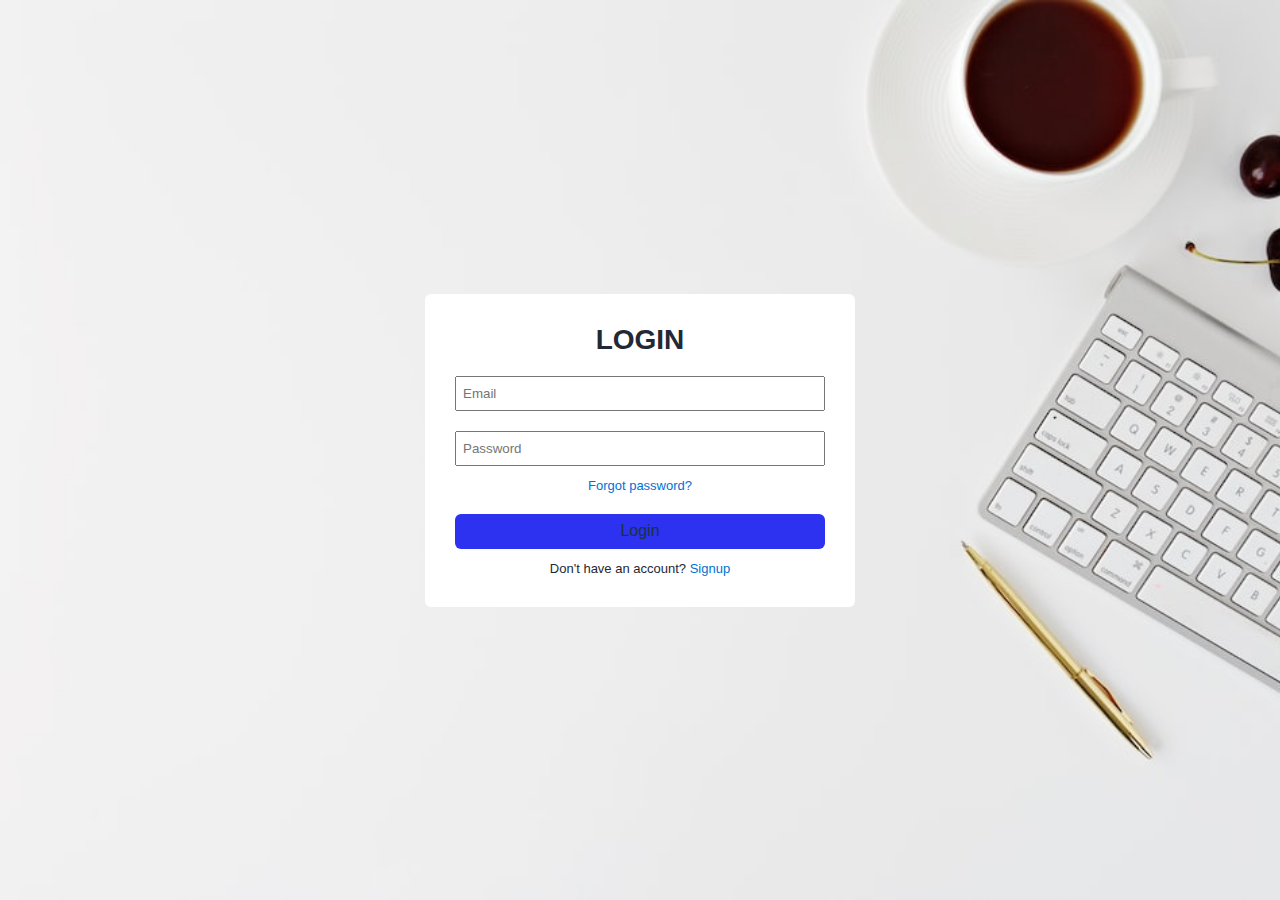
==== Login.html @ 19044c0a "added login and signup" ====
<!DOCTYPE html>
<html lang="en">
<head>
    <meta charset="UTF-8">
    <meta name="viewport" content="width=device-width, initial-scale=1.0">
    <title>Login</title>
    <link href="Login.css" rel="stylesheet" >
    
</head>
<body>
    
</body>
    <section class="container forms">
        <div class="Login form">
            <div class="form-content">
                <header>LOGIN</header>
                <form action="#">
                    <div class="input-field">
                        <input type="email" placeholder="Email" class="input">
                    </div>
                    <div class="input-field">
                        <input type="password" placeholder="Password" class="text">
                        
    
                    </div>
                    <div class="form-link">
                        <a href="#" class="forgot-pass">Forgot password?</a>
                        
                    </div>
    
    
                    <div class="button-field">
                       <button>Login</button>
                    </div>
                    <div class="form-link">
                        <span>Don't have an account? <a href="signup.html" class="signup-link">Signup</a></span>
                    </div>
    </section>
</html>
---- Login.css ----
*{
    margin: 0;
    padding:0 ;
    box-sizing: border-box;
    font-family: 'Popins',sans-serif;

}
.container{
    height: 100vh;
    width: 100%;
    display: flex;
    align-items: center;
    justify-content: center;
    background-color: #c71585;
    background-image: url("bgimage.jpg");
    background-size: cover;
}
.form{

    max-width: 430px;
    width: 100%;
    padding: 30px;
    border-radius: 6px;
    background: #fff;
}


header{
    font-size: 28px;
    font-weight: 600;
    color: #232836;
    text-align: center;
}

.input-field{
    height: 100%;
    width: 100%;
    margin-top: 20px;
}


input{
    height: 35px;
    width: 100%;
    padding: 6px;
}
.input::placeholder{
    padding-top: 10px;
}
button{
    height: 35px;
    width: 100%;
    border: none;
    font-size: 16px;
    font-weight: 400;
    border-radius: 6px;
    color: #1a3141;
    margin-top: 20px;
    background: #2c32f0;
}

button:hover{
    background:#3199d5;
}

.form-link{
    text-align: center;
    margin-top: 10px;
}

.form-link span,
.form-link a{
    font-size: 13px;
    font-weight: 400;
    color: #232836;
}
.form a{
    color: #0171d3;
    text-decoration: none;
}
.form a :hover{
    text-decoration: underline;
}
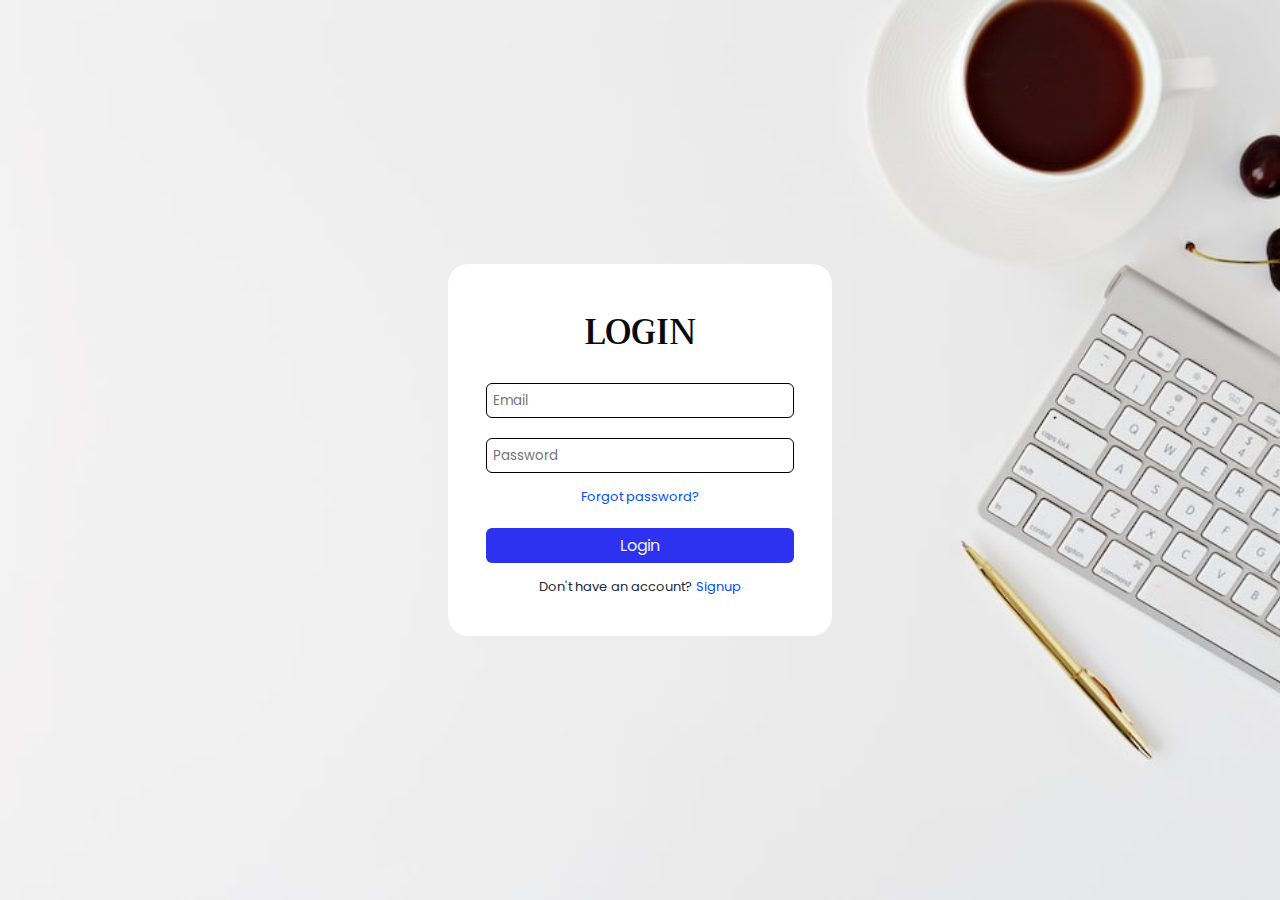
==== commit 19375ec6: "Removed the tokenGenerator function and the ToDo data is now associated with username and password" ====
--- a/Login.html
+++ b/Login.html
@@ -4,8 +4,8 @@
     <meta charset="UTF-8">
     <meta name="viewport" content="width=device-width, initial-scale=1.0">
     <title>Login</title>
-    <link href="Login.css" rel="stylesheet" >
-    
+    <link href="Login.css" rel="stylesheet">
+    <script src="login-signup.js"></script>  
 </head>
 <body>
     
@@ -16,30 +16,22 @@
                 <header>LOGIN</header>
                 <form action="#">
                     <div class="input-field">
-                        <input type="email" placeholder="Email" class="input">
+                        <input type="email" placeholder="Email" class="input" id="login-username">
                     </div>
+
                     <div class="input-field">
-                        <input type="password" placeholder="Password" class="text">
-                        
-    
+                        <input type="password" placeholder="Password" class="input" id="login-password">
                     </div>
+
                     <div class="form-link">
                         <a href="#" class="forgot-pass">Forgot password?</a>
-                        
                     </div>
     
-    
                     <div class="button-field">
-                       <button>Login</button>
+                       <button onclick="login()">Login</button>
                     </div>
                     <div class="form-link">
                         <span>Don't have an account? <a href="signup.html" class="signup-link">Signup</a></span>
                     </div>
     </section>
-</html>
-    
-    
-                
-    
-
-    
+</html>--- a/Login.css
+++ b/Login.css
@@ -1,9 +1,10 @@
+@import url('https://fonts.googleapis.com/css2?family=Josefin+Sans:ital,wght@0,100;0,200;0,400;1,600&family=Poppins:wght@100;200;300;400;600;900&display=swap');
+@import url('https://fonts.googleapis.com/css2?family=Trirong:wght@300;400&display=swap');
 *{
     margin: 0;
     padding:0 ;
     box-sizing: border-box;
-    font-family: 'Popins',sans-serif;
-
+    font-family: "Poppins", sans-serif;
 }
 .container{
     height: 100vh;
@@ -16,20 +17,21 @@
     background-size: cover;
 }
 .form{
-
-    max-width: 430px;
+    max-width: 30%;
     width: 100%;
-    padding: 30px;
-    border-radius: 6px;
+    padding: 3%;
+    border-radius: 20px;
     background: #fff;
 }
 
 
 header{
-    font-size: 28px;
+    font-family: 'Trirong', sans-serif;
+    font-size: 35px;
     font-weight: 600;
-    color: #232836;
+    color: #080a09;
     text-align: center;
+
 }
 
 .input-field{
@@ -38,29 +40,36 @@
     margin-top: 20px;
 }
 
+.input:focus{
+    outline: none;
+}
 
 input{
     height: 35px;
     width: 100%;
     padding: 6px;
+    border-radius: 6px;
+    border: 1px solid ;
 }
 .input::placeholder{
     padding-top: 10px;
 }
+
 button{
+    background:  #2c32f0;
     height: 35px;
     width: 100%;
     border: none;
     font-size: 16px;
     font-weight: 400;
     border-radius: 6px;
-    color: #1a3141;
+    color: #edeff0;
     margin-top: 20px;
-    background: #2c32f0;
+    cursor: pointer;
 }
 
 button:hover{
-    background:#3199d5;
+    background:#62b6e7;
 }
 
 .form-link{
@@ -75,9 +84,9 @@
     color: #232836;
 }
 .form a{
-    color: #0171d3;
+    color: #004cff;
     text-decoration: none;
 }
 .form a :hover{
     text-decoration: underline;
-}
+}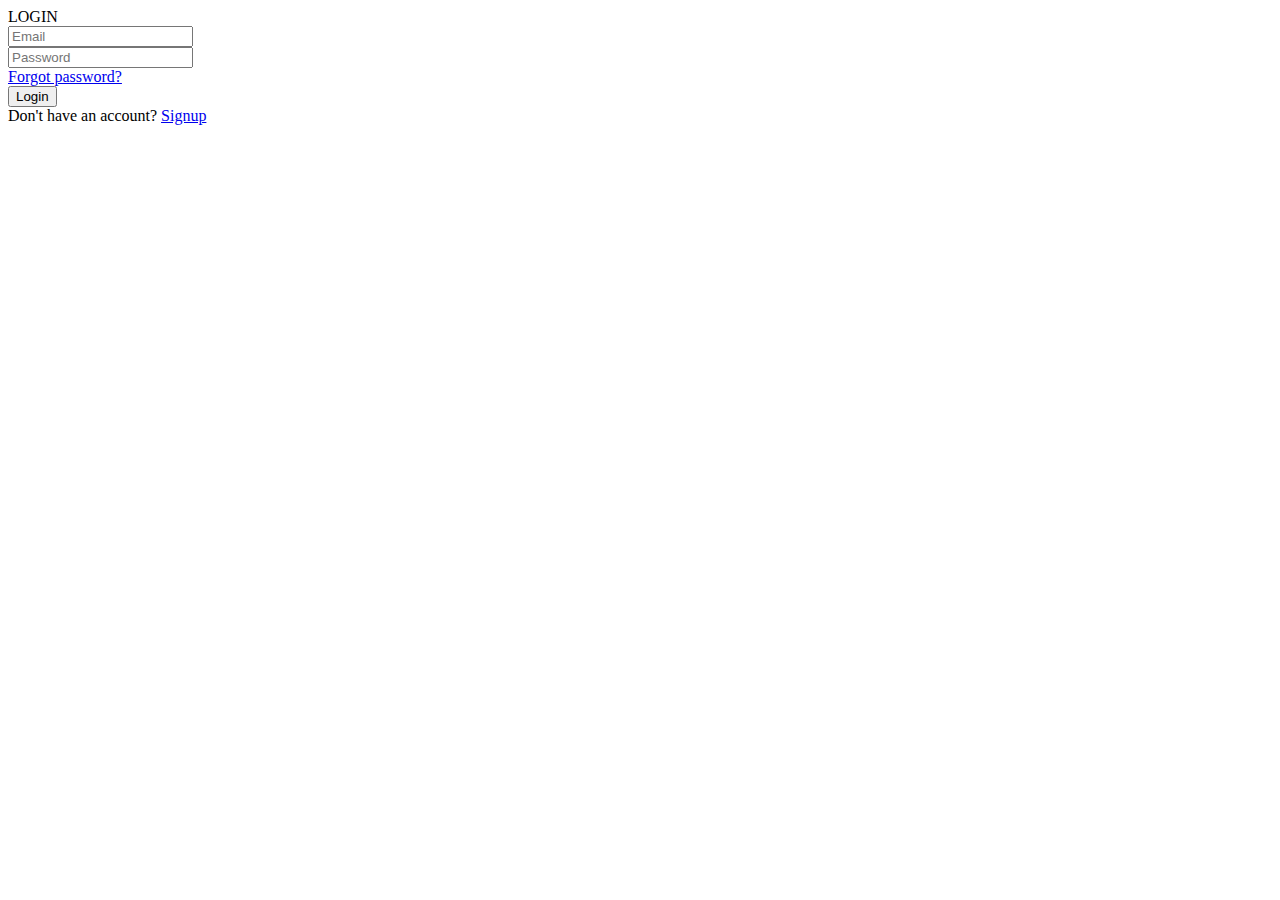
==== commit bbe9a6a6: "Files renamed" ====
--- a/Login.html
+++ b/Login.html
@@ -4,7 +4,7 @@
     <meta charset="UTF-8">
     <meta name="viewport" content="width=device-width, initial-scale=1.0">
     <title>Login</title>
-    <link href="Login.css" rel="stylesheet">
+    <link href="login.css" rel="stylesheet">
     <script src="login-signup.js"></script>  
 </head>
 <body>
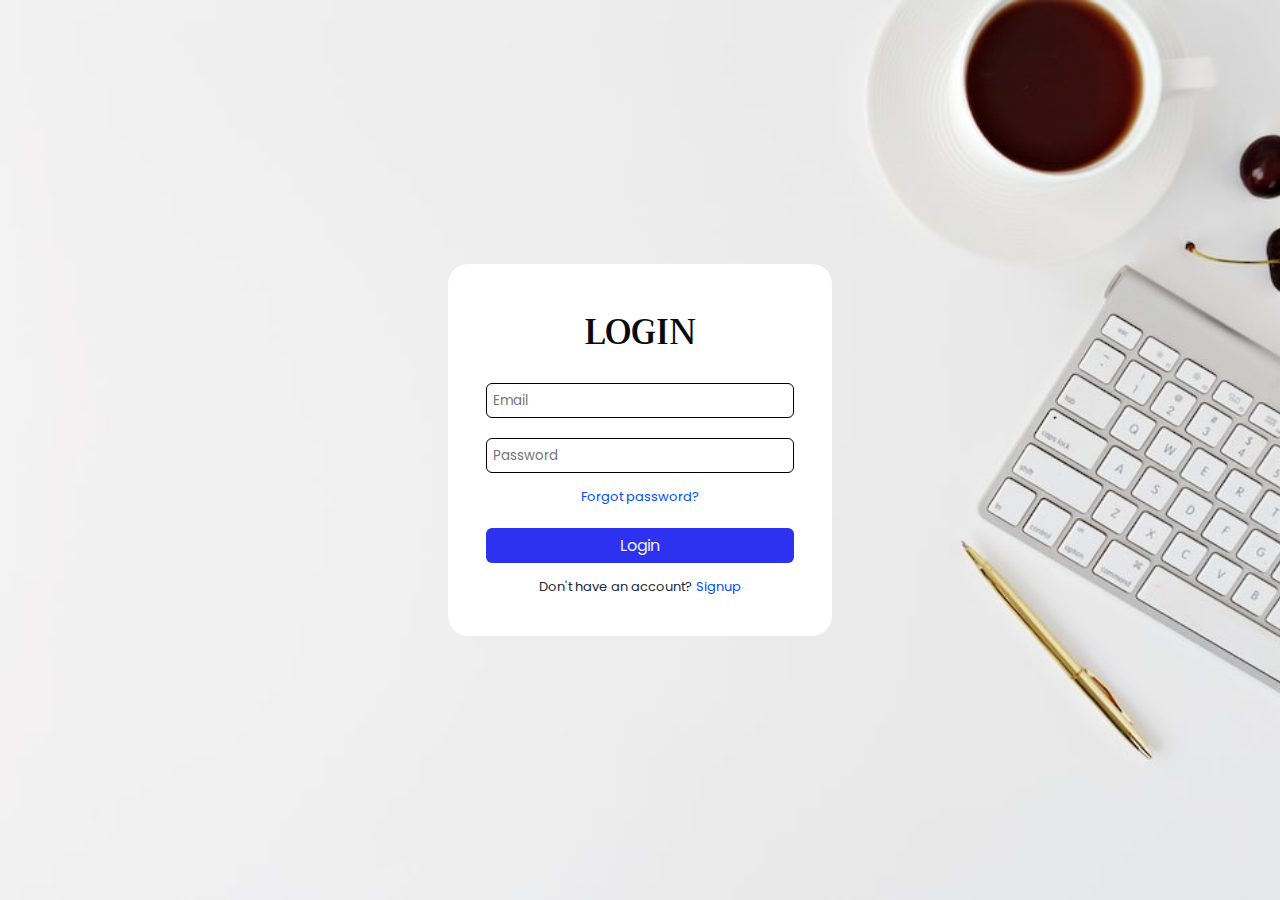
==== commit 5bb60e4e: "file changes" ====
--- a/Login.html
+++ b/Login.html
@@ -4,7 +4,7 @@
     <meta charset="UTF-8">
     <meta name="viewport" content="width=device-width, initial-scale=1.0">
     <title>Login</title>
-    <link href="login.css" rel="stylesheet">
+    <link href="Login.css" rel="stylesheet">
     <script src="login-signup.js"></script>  
 </head>
 <body>
--- a/Login.css
+++ b/Login.css
@@ -0,0 +1,92 @@
+@import url('https://fonts.googleapis.com/css2?family=Josefin+Sans:ital,wght@0,100;0,200;0,400;1,600&family=Poppins:wght@100;200;300;400;600;900&display=swap');
+@import url('https://fonts.googleapis.com/css2?family=Trirong:wght@300;400&display=swap');
+*{
+    margin: 0;
+    padding:0 ;
+    box-sizing: border-box;
+    font-family: "Poppins", sans-serif;
+}
+.container{
+    height: 100vh;
+    width: 100%;
+    display: flex;
+    align-items: center;
+    justify-content: center;
+    background-color: #c71585;
+    background-image: url("bgimage.jpg");
+    background-size: cover;
+}
+.form{
+    max-width: 30%;
+    width: 100%;
+    padding: 3%;
+    border-radius: 20px;
+    background: #fff;
+}
+
+
+header{
+    font-family: 'Trirong', sans-serif;
+    font-size: 35px;
+    font-weight: 600;
+    color: #080a09;
+    text-align: center;
+
+}
+
+.input-field{
+    height: 100%;
+    width: 100%;
+    margin-top: 20px;
+}
+
+.input:focus{
+    outline: none;
+}
+
+input{
+    height: 35px;
+    width: 100%;
+    padding: 6px;
+    border-radius: 6px;
+    border: 1px solid ;
+}
+.input::placeholder{
+    padding-top: 10px;
+}
+
+button{
+    background:  #2c32f0;
+    height: 35px;
+    width: 100%;
+    border: none;
+    font-size: 16px;
+    font-weight: 400;
+    border-radius: 6px;
+    color: #edeff0;
+    margin-top: 20px;
+    cursor: pointer;
+}
+
+button:hover{
+    background:#62b6e7;
+}
+
+.form-link{
+    text-align: center;
+    margin-top: 10px;
+}
+
+.form-link span,
+.form-link a{
+    font-size: 13px;
+    font-weight: 400;
+    color: #232836;
+}
+.form a{
+    color: #004cff;
+    text-decoration: none;
+}
+.form a :hover{
+    text-decoration: underline;
+}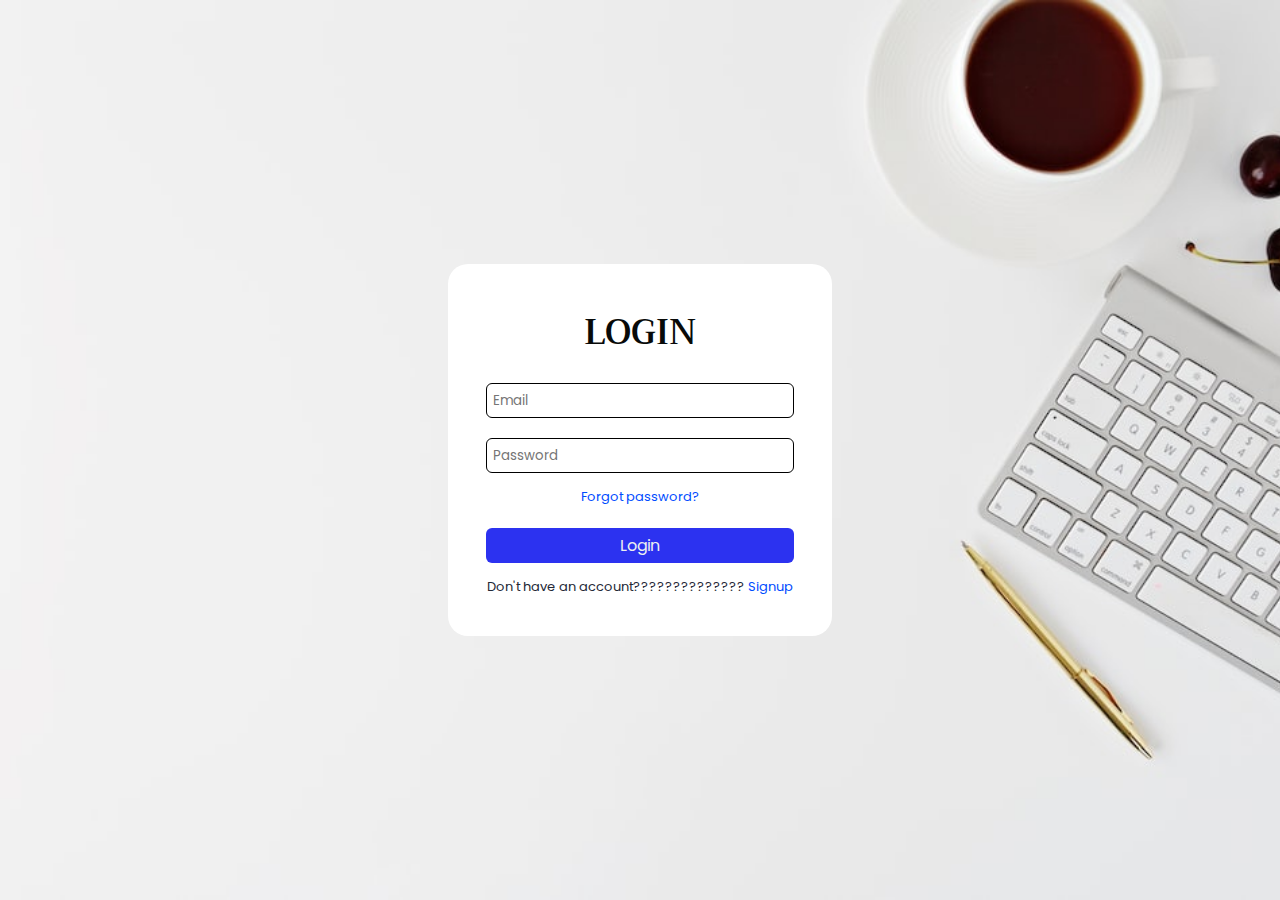
==== commit 98c1b06c: "Test" ====
--- a/Login.html
+++ b/Login.html
@@ -31,7 +31,7 @@
                        <button onclick="login()">Login</button>
                     </div>
                     <div class="form-link">
-                        <span>Don't have an account? <a href="signup.html" class="signup-link">Signup</a></span>
+                        <span>Don't have an account?????????????? <a href="signup.html" class="signup-link">Signup</a></span>
                     </div>
     </section>
 </html>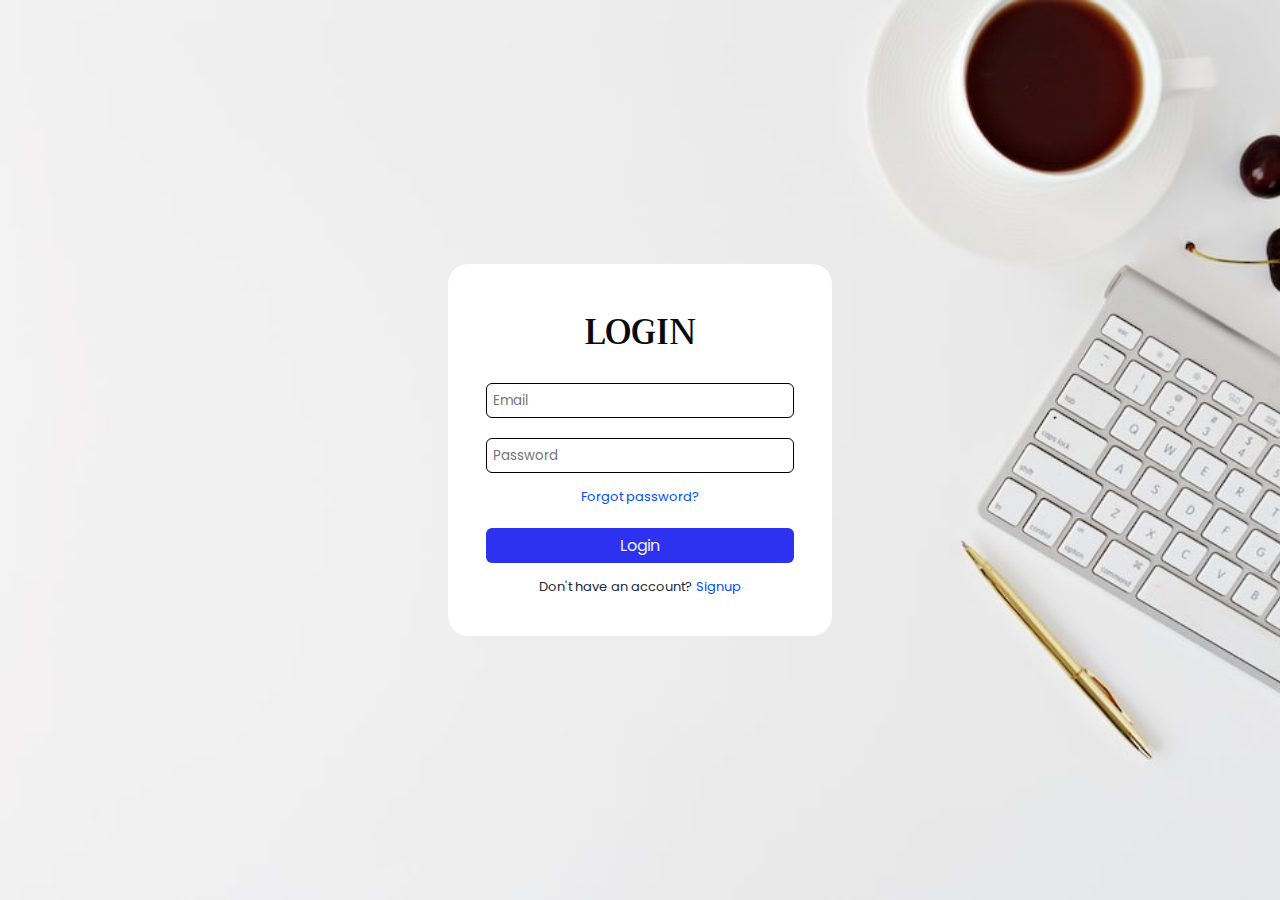
==== commit 184170cd: "Test2" ====
--- a/Login.html
+++ b/Login.html
@@ -31,7 +31,7 @@
                        <button onclick="login()">Login</button>
                     </div>
                     <div class="form-link">
-                        <span>Don't have an account?????????????? <a href="signup.html" class="signup-link">Signup</a></span>
+                        <span>Don't have an account? <a href="signup.html" class="signup-link">Signup</a></span>
                     </div>
     </section>
 </html>